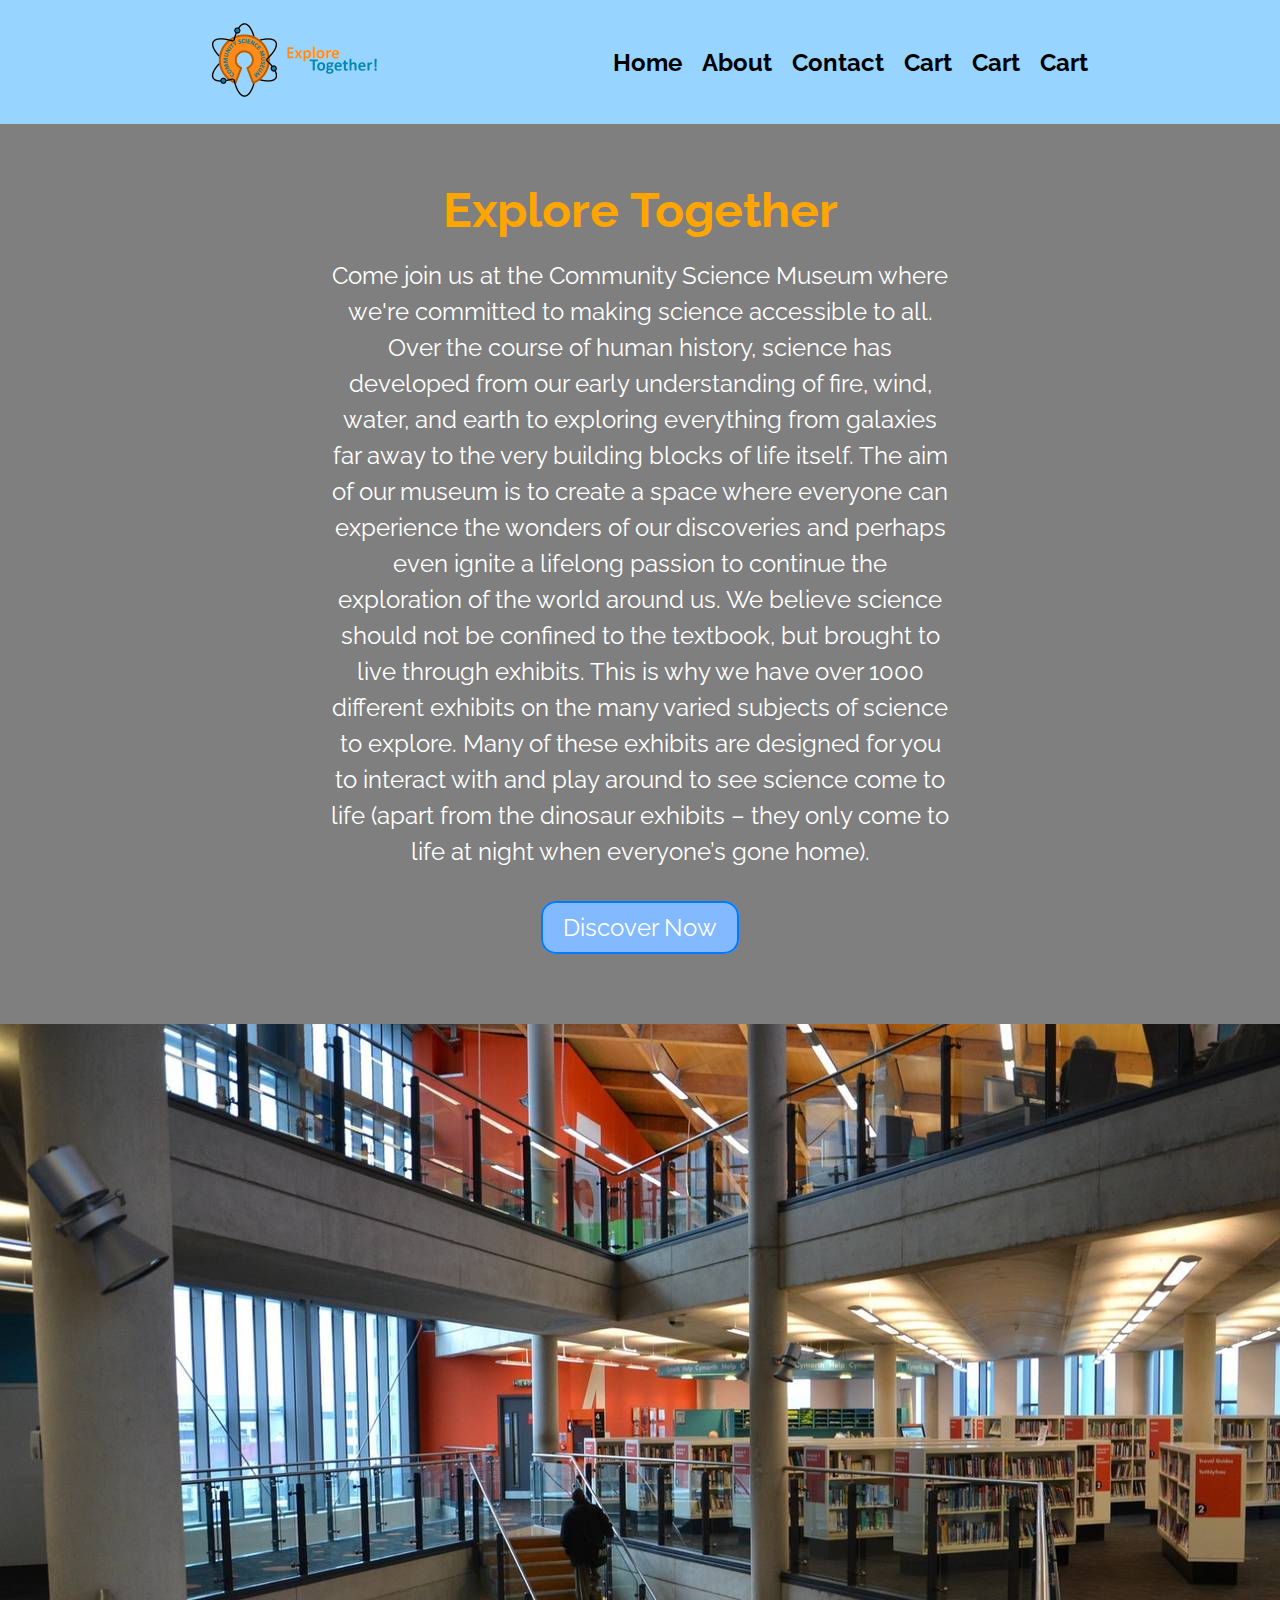
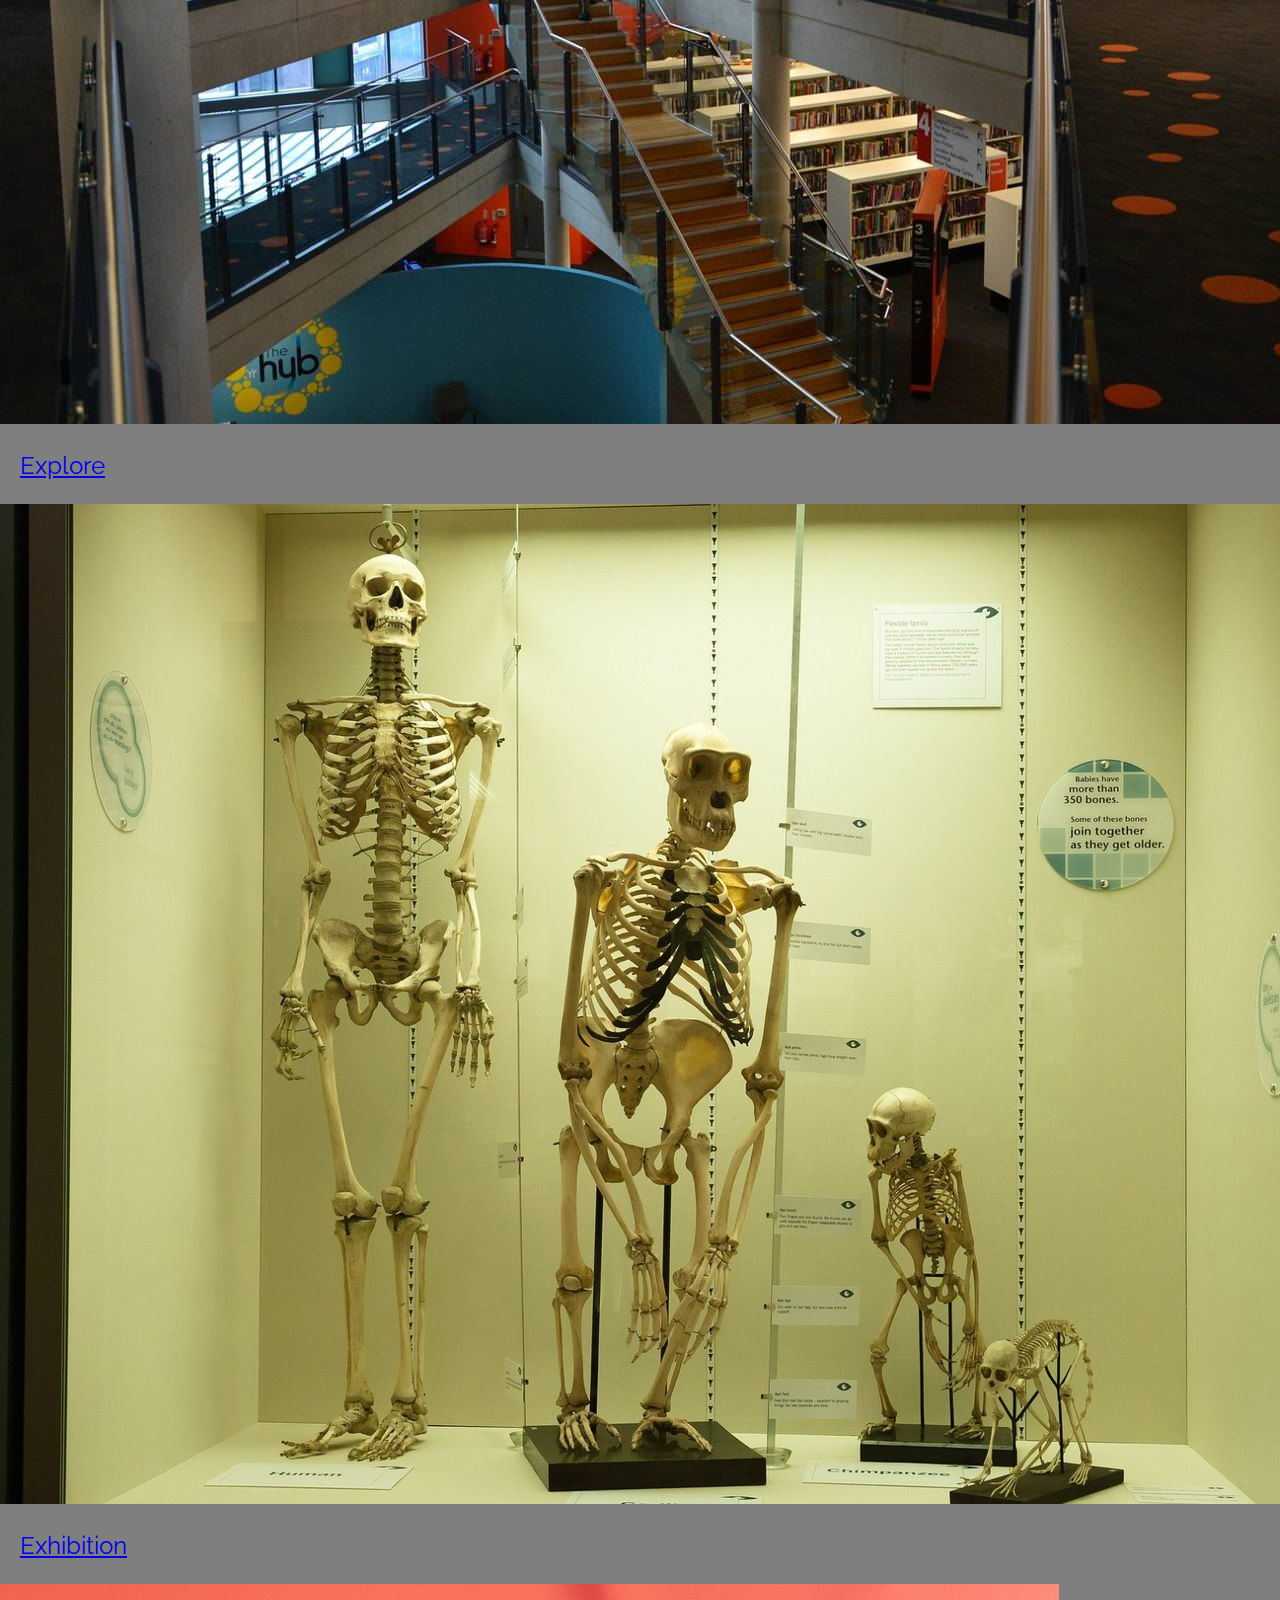
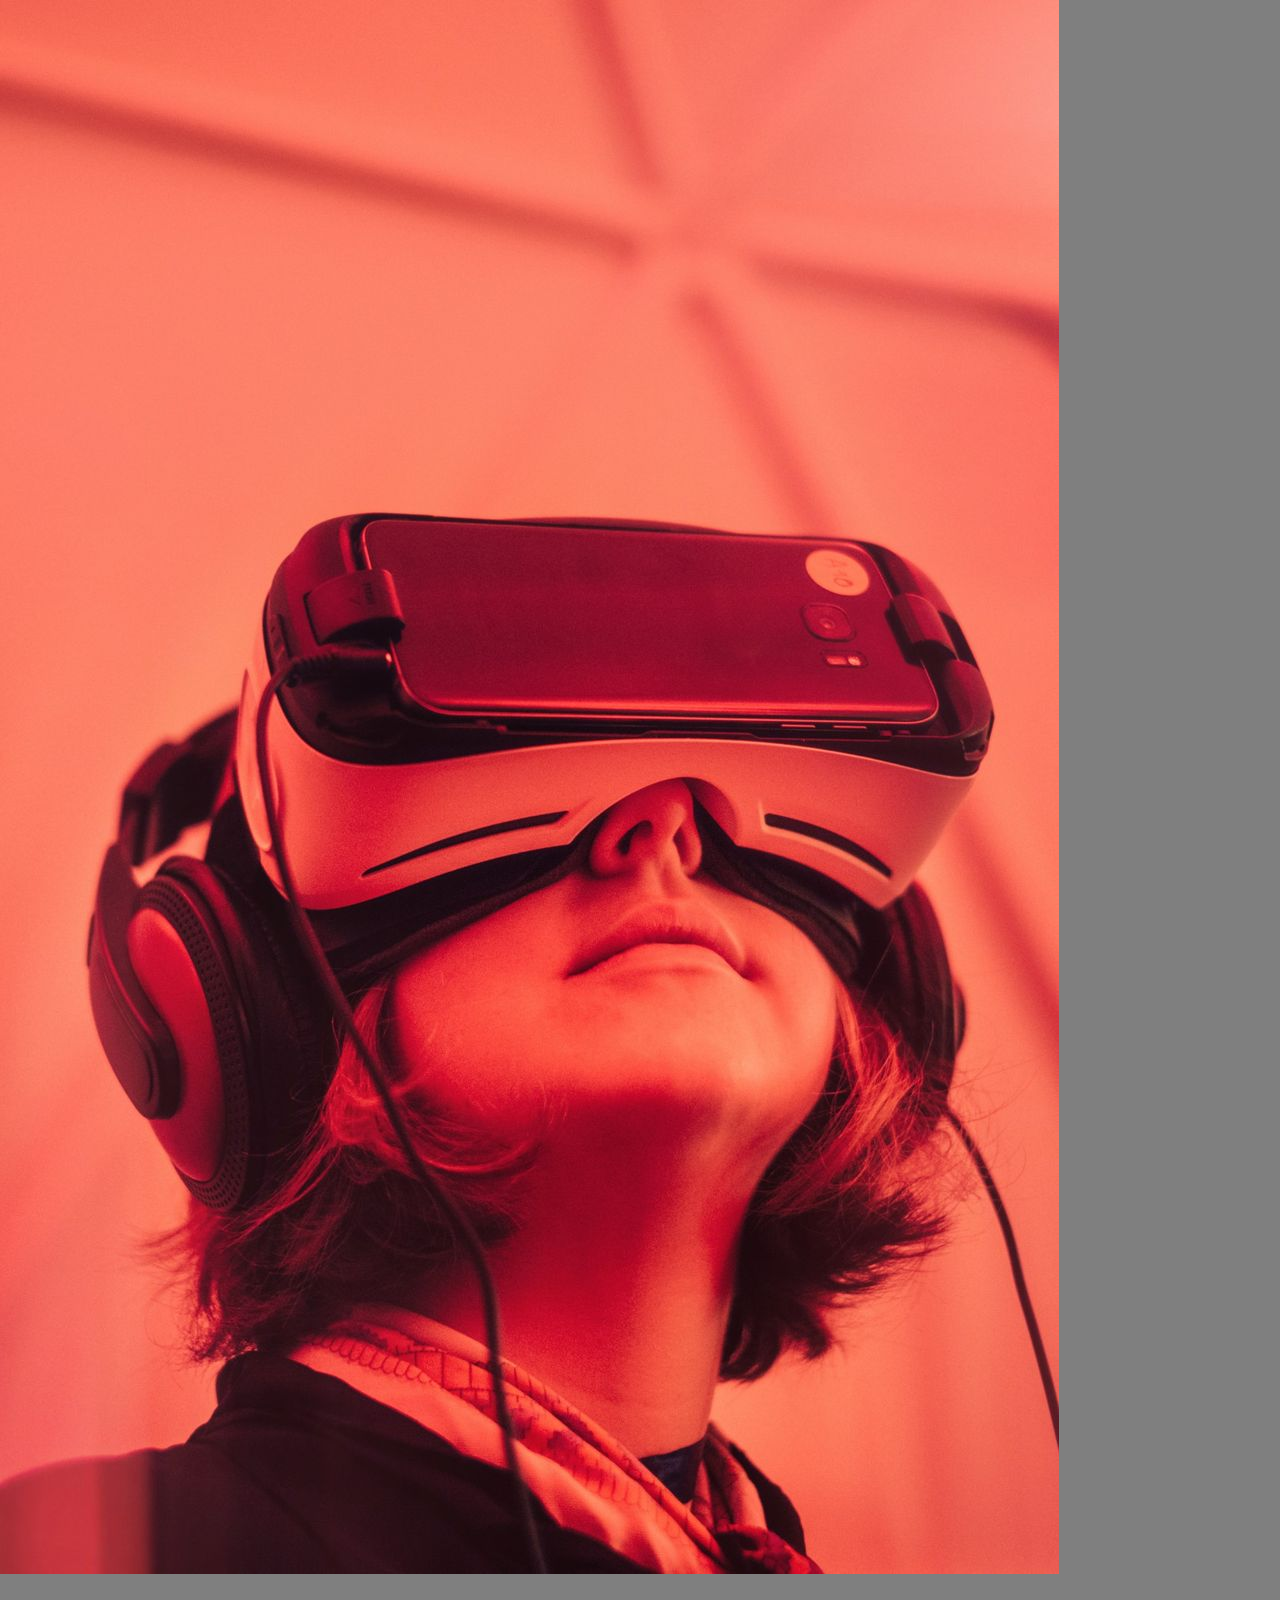
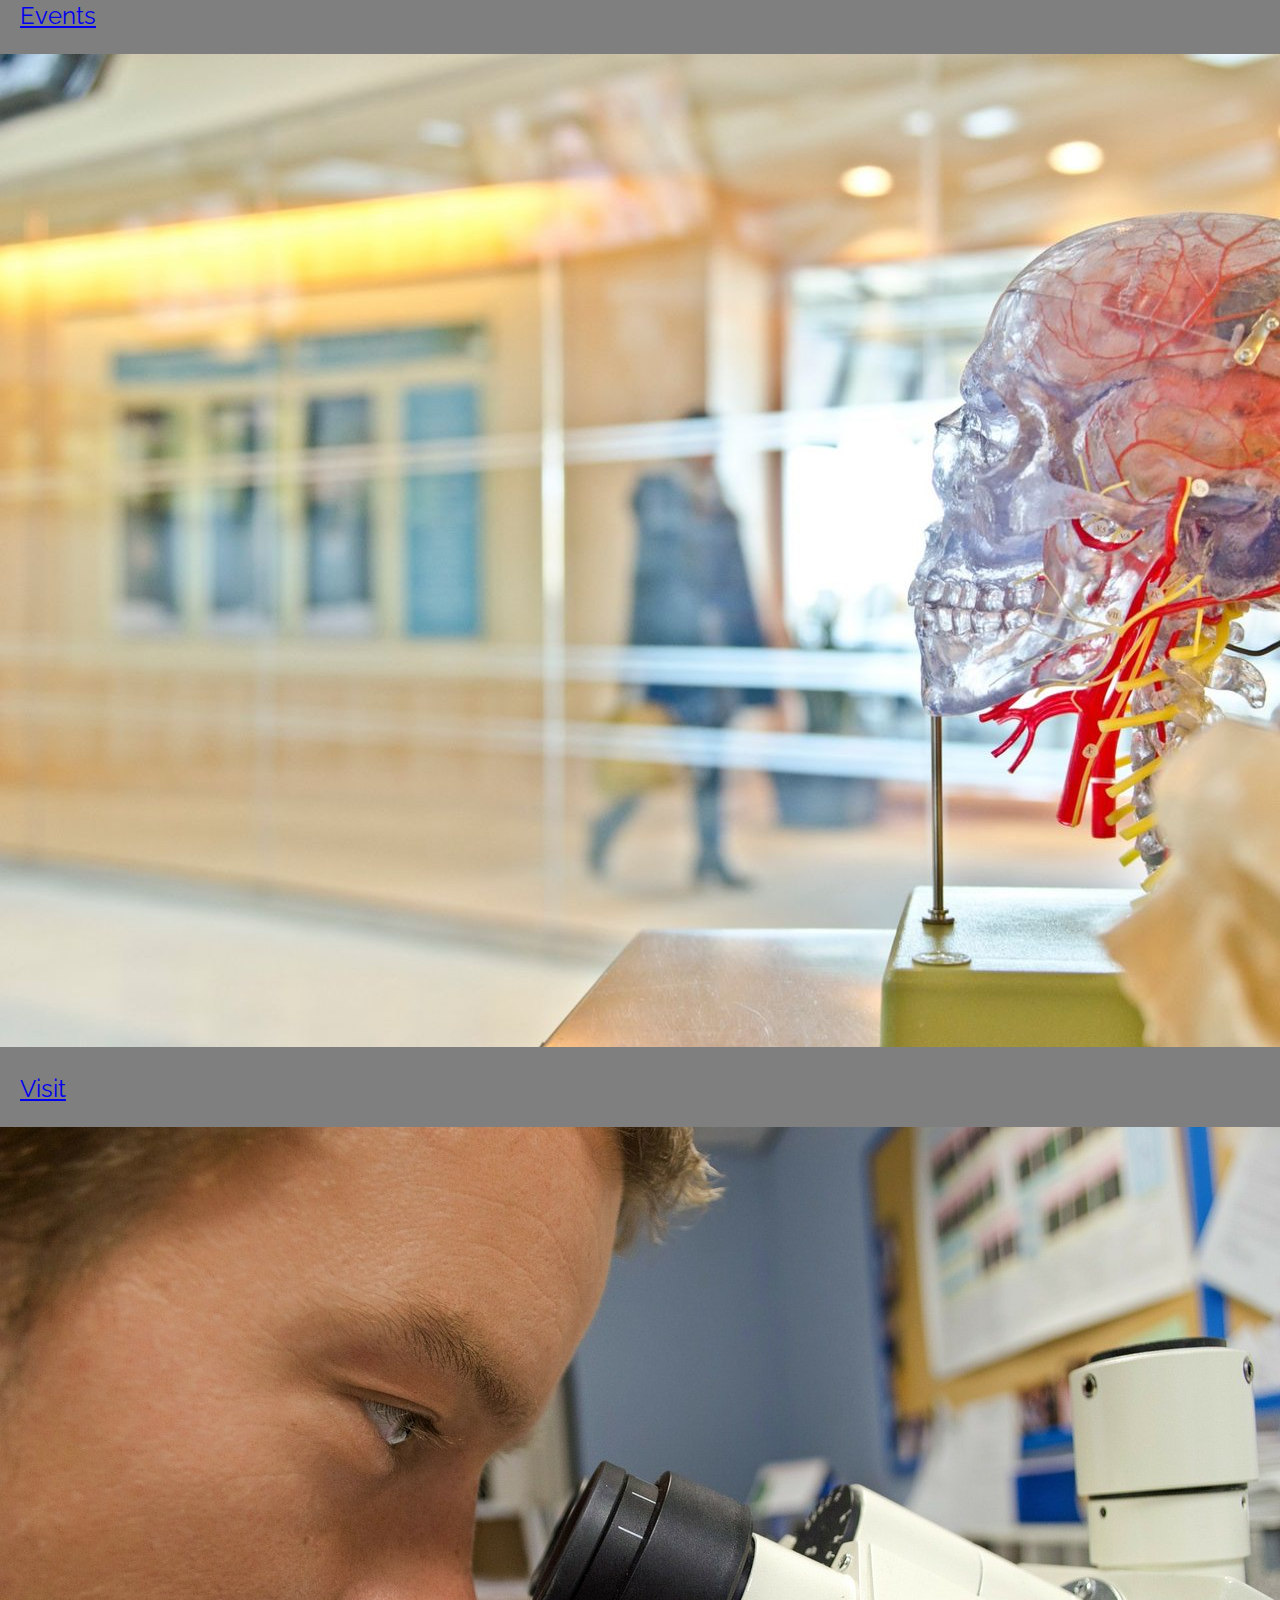
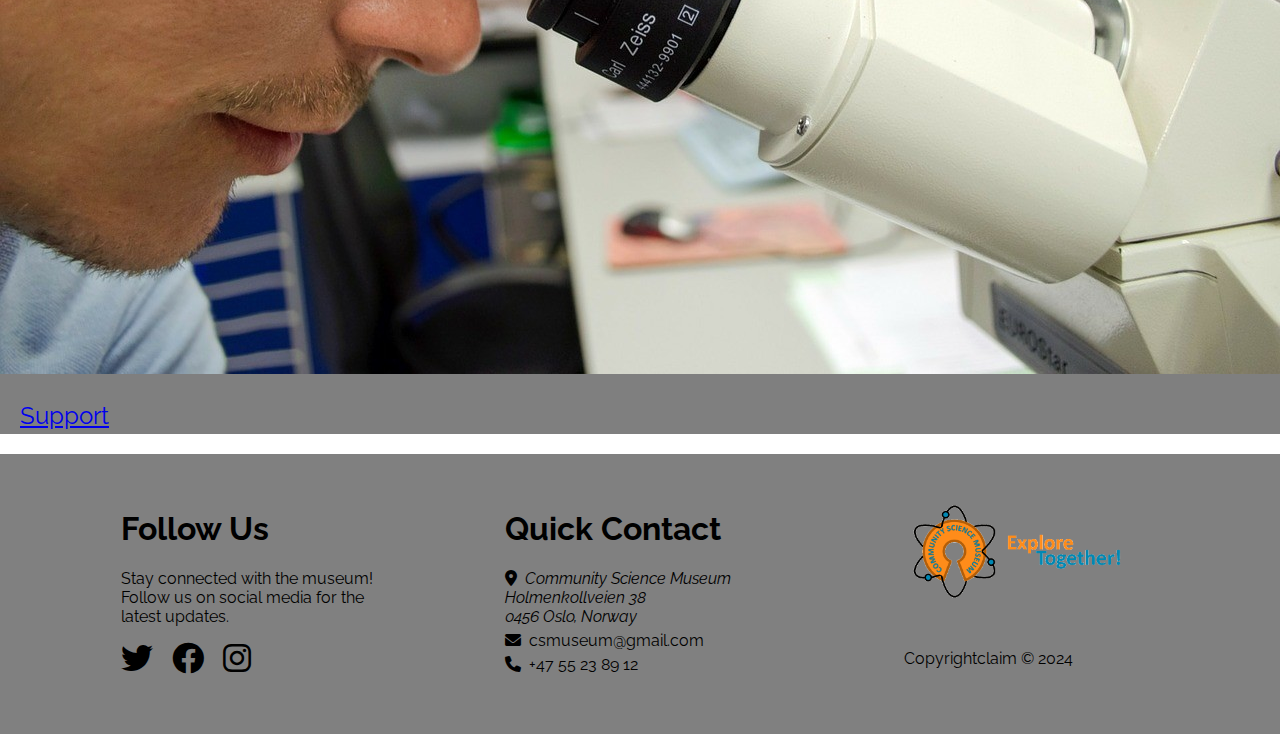
==== index.html @ 03ddd6d2 "Create index.html" ====
<!doctype html>
<html lang="en">

<head>
    <title>Community Science Museum</title>
    <meta charset="UTF-8">
    <meta name="description" content="This is the home page for the Community Science Museum">
    <meta name="viewport" content="width=device-width, initial-scale=1.0">
    <link rel="stylesheet" href="./css/index.css">
    <link rel="stylesheet" href="https://cdnjs.cloudflare.com/ajax/libs/font-awesome/6.0.0-beta3/css/all.min.css">
</head> 

<body>
    <header>
        <div class="nav-container">
            <a href="./index.html" aria-label="Homepage">
                <img src="./assets/images/general_assets/csmlogo.png" alt="Community Science Museum Logo" class="nav-logo">
            </a>
            <nav aria-label="Main navigation" class="nav-links">
                <ul>
                    <li><a href="./index.html">Home</a></li>
                    <li><a href="./html/explore.html">About</a></li>
                    <li><a href="./html/exhibition.html">Contact</a></li>
                    <li><a href="./html/events.html">Cart</a></li>
                    <li><a href="./html/visit.html">Cart</a></li>
                    <li><a href="../html/support.html">Cart</a></li>
                </ul>
            </nav>
            <input type="checkbox" id="menuToggle" class="menu-toggle">
            <label for="menuToggle" class="hamburger-icon"><i class="fas fa-bars"></i></label>
            <nav class="mobile-nav">
                <ul class="mobile-nav-links">
                    <li><a href="./index.html">Home</a></li>
                    <li><a href="./html/explore.html">About</a></li>
                    <li><a href="./html/exhibition.html">Contact</a></li>
                    <li><a href="./html/events.html">Cart</a></li>
                    <li><a href="./html/visit.html">Cart</a></li>
                    <li><a href="./html/support.html">Cart</a></li>
                </ul>
            </nav>
        </div>
    </header>       

    <main>
        <div class="main-section">
            <h1>Explore Together</h1>
            <p>Come join us at the Community Science Museum where we're committed to making science accessible to all.

                Over the course of human history, science has developed from our early understanding of fire, wind, water, and earth to exploring everything from galaxies far away to the very building blocks of life itself.       

                The aim of our museum is to create a space where everyone can experience the wonders of our discoveries and perhaps even ignite a lifelong passion to continue the exploration of the world around us.

                We believe science should not be confined to the textbook, but brought to live through exhibits. This is why we have over 1000 different exhibits on the many varied subjects of science to explore. Many of these exhibits are designed for you to interact with and play around to see science come to life (apart from the dinosaur exhibits – they only come to life at night when everyone’s gone home).
                </p> 
            <p><a class="action-button" href="./html/store.html">Discover Now</a></p>
        </div>

        <section class="link-section">
            <div class="link-square">
                <a href="./html/explore.html">
                    <img src="./assets/images/index_assets/explorelogo.jpg" alt="Explore Image">
                    <p>Explore</p>
                </a>
            </div>
            <div class="link-square">
                <a href="./html/exhibition.html">
                    <img src="./assets/images/index_assets/exhibitionlogo.jpg" alt="Exhibition Image">
                    <p>Exhibition</p>
                </a>
            </div>
            <div class="link-square">
                <a href="./html/events.html">
                    <img src="./assets/images/index_assets/eventslogo.jpg" alt="Events Image">
                    <p>Events</p>
                </a>
            </div>
            <div class="link-square">
                <a href="./html/visit.html">
                    <img src="./assets/images/index_assets/visitlogo.jpg" alt="Visit Image">
                    <p>Visit</p>
                </a>
            </div>
            <div class="link-square">
                <a href="./html/support.html">
                    <img src="./assets/images/index_assets/supportlogo.jpg" alt="Support Image">
                    <p>Support</p>
                </a>
            </div>
        </section>
    </main>

    <footer>
        <div class="footer-container">
            <nav class="footernav-1">
                <h1>Follow Us</h1>
                <p>Stay connected with the museum! Follow us on social media for the latest updates.</p>
                <div class="footer-icons">
                    <a href="https://twitter.com" target="_blank" aria-label="Twitter"><i class="fab fa-twitter social-icon"></i></a>
                    <a href="https://facebook.com" target="_blank" aria-label="Facebook"><i class="fab fa-facebook social-icon"></i></a>
                    <a href="https://instagram.com" target="_blank" aria-label="Instagram"><i class="fab fa-instagram social-icon"></i></a>
                </div>
            </nav>
            
            <nav class="footernav-2">
                <h1>Quick Contact</h1>
                <address>
                    <i class="fas fa-map-marker-alt"></i>Community Science Museum<br>
                    <span>Holmenkollveien 38<br></span>
                    <span>0456 Oslo, Norway</span>
                </address>
                <ul>
                    <li><i class="fas fa-envelope"></i>csmuseum@gmail.com</li>
                    <li><i class="fas fa-phone"></i> +47 55 23 89 12</li>
                </ul>
            </nav>
            <div class="footer-copyright">
                <a href="./index.html" aria-label="Homepage Icon"><img src="./assets/images/general_assets/csmlogo.png" alt="Community Science Museum Logo" class="footer-logo"></a>
                <p class="footer-copyright">Copyrightclaim &copy; 2024</p>
            </div>
        </div>
    </footer>
</body>

</html>
---- css/index.css ----
@import url("./reset.css");
@import url("./variables.css");
@import url('https://fonts.googleapis.com/css2?family=Raleway:ital,wght@0,100..900;1,100..900&display=swap');


/* header section */

header {
  background-color: #97D4FF;
  padding: 10px 15%;
  position: relative;
}

.nav-container {
  display: flex;
  justify-content: space-between;
  align-items: center;
}

.nav-logo {
  width: 200px;
}

.nav-links ul {
  display: flex;
  gap: 20px;
  list-style-type: none;
  padding: 0;
  margin: 0;
}

.nav-links a {
  text-decoration: none;
  color: black;
  font-weight: bold;
  font-size: 1.5rem;
}

.menu-toggle {
  display: none;
}

.hamburger-icon {
  display: none;
  font-size: 1.5rem;
  color: black;
  cursor: pointer;
}

.mobile-nav {
  display: none; 
  position: absolute; 
  top: 100%; 
  right: 5%; 
  background-color: gray; 
  width: 200px; 
  padding: 15px; 
  border: 1px solid black; 
  border-radius: 5px; 
  box-shadow: 0px 4px 8px rgba(0, 0, 0, 0.2); 
  text-align: left; 
  z-index: 10;
}

.mobile-nav-links {
  list-style-type: none;
  padding: 0;
  margin: 0;
}

.mobile-nav-links li {
  margin: 10px 0;
}

.mobile-nav-links a {
  text-decoration: none;
  color: black;
  font-weight: bold;
}

.mobile-nav-links a:hover, .nav-links a:hover {
  background-color: #007BFF; 
  color: #FFFFFF; 
}

/* main section */

main {
  color: var(--color-primary);
  background: url(../assets/images/mainbackground.jpg) center/cover no-repeat;
  position: relative;
  z-index: 0;
}

main::before {
  content: "";
  position: absolute;
  top: 0;
  left: 0;
  right: 0;
  bottom: 0;
  background-color: rgba(0, 0, 0, 0.5);
  z-index: -1;
}

.main-section { 
  display: flex;
  flex-direction: column;
  justify-content: center;
  align-items: center;
  min-height: 100vh;
  text-align: center;
  position: relative;
  z-index: 1;
  padding: 20px;
}

main h1 {
  color: #ffa500;
  font-size: 3rem; 
  margin: 0;
  max-width: 100%;
}

main p {
  font-size: 1.5rem; 
  line-height: 1.5;
  margin: 20px;
  max-width: 50%; 
}

.action-button {
  background-color: #83B9FF; 
  padding: 10px 20px; 
  color: #fff; 
  font-size: 1.5rem; 
  text-decoration: none; 
  border: 2px solid #007BFF; 
  border-radius: 15px; 
}

.action-button:hover {
  background-color: #007BFF; 
}

/* footer section */

.footer-container {
  display: flex;
  justify-content: space-around; 
  align-items: flex-start; 
  padding: 20px 5%; 
  background-color: gray; 
  flex-wrap: wrap; 
}

.footernav-1, .footernav-2, .footer-copyright {
  flex: 1; 
  padding: 15px; 
  max-width: 300px; 
}

.footernav-1, .footernav-2 {
  text-align: left; 
}

.footernav-2 ul {
  padding: 0;
  margin: 0; 
}

.footernav-2 li {
  display: flex; 
  align-items: center; 
  margin: 5px 0; 
}

.footernav-2 i {
  margin-right: 8px; 
}

.social-icon {
  margin-right: 15px; 
  font-size: 2rem;
  color: black; 
}

.social-icon:hover {
  background-color: #007BFF; 
  color: #FFFFFF; 
}

.footer-logo {
  width: 250px; 
}

.footer-logo:hover {
  background-color: #007BFF; 
  color: #FFFFFF; 
}

/* mobile section */

@media (max-width: 768px) {

.nav-links {
    display: none;
}

.hamburger-icon {
    display: block;
}

.menu-toggle:checked ~ .mobile-nav {
    display: block;
}

.footer-container {
    flex-direction: column; 
    align-items: flex-start; 
    padding: 10px; 
}

.footernav-1, .footernav-2, .footer-copyright {
    max-width: none; 
    margin-bottom: 10px; 
    width: 100%; 
    padding: 10px; 
}

.footer-copyright {
    text-align: left; 
}

}
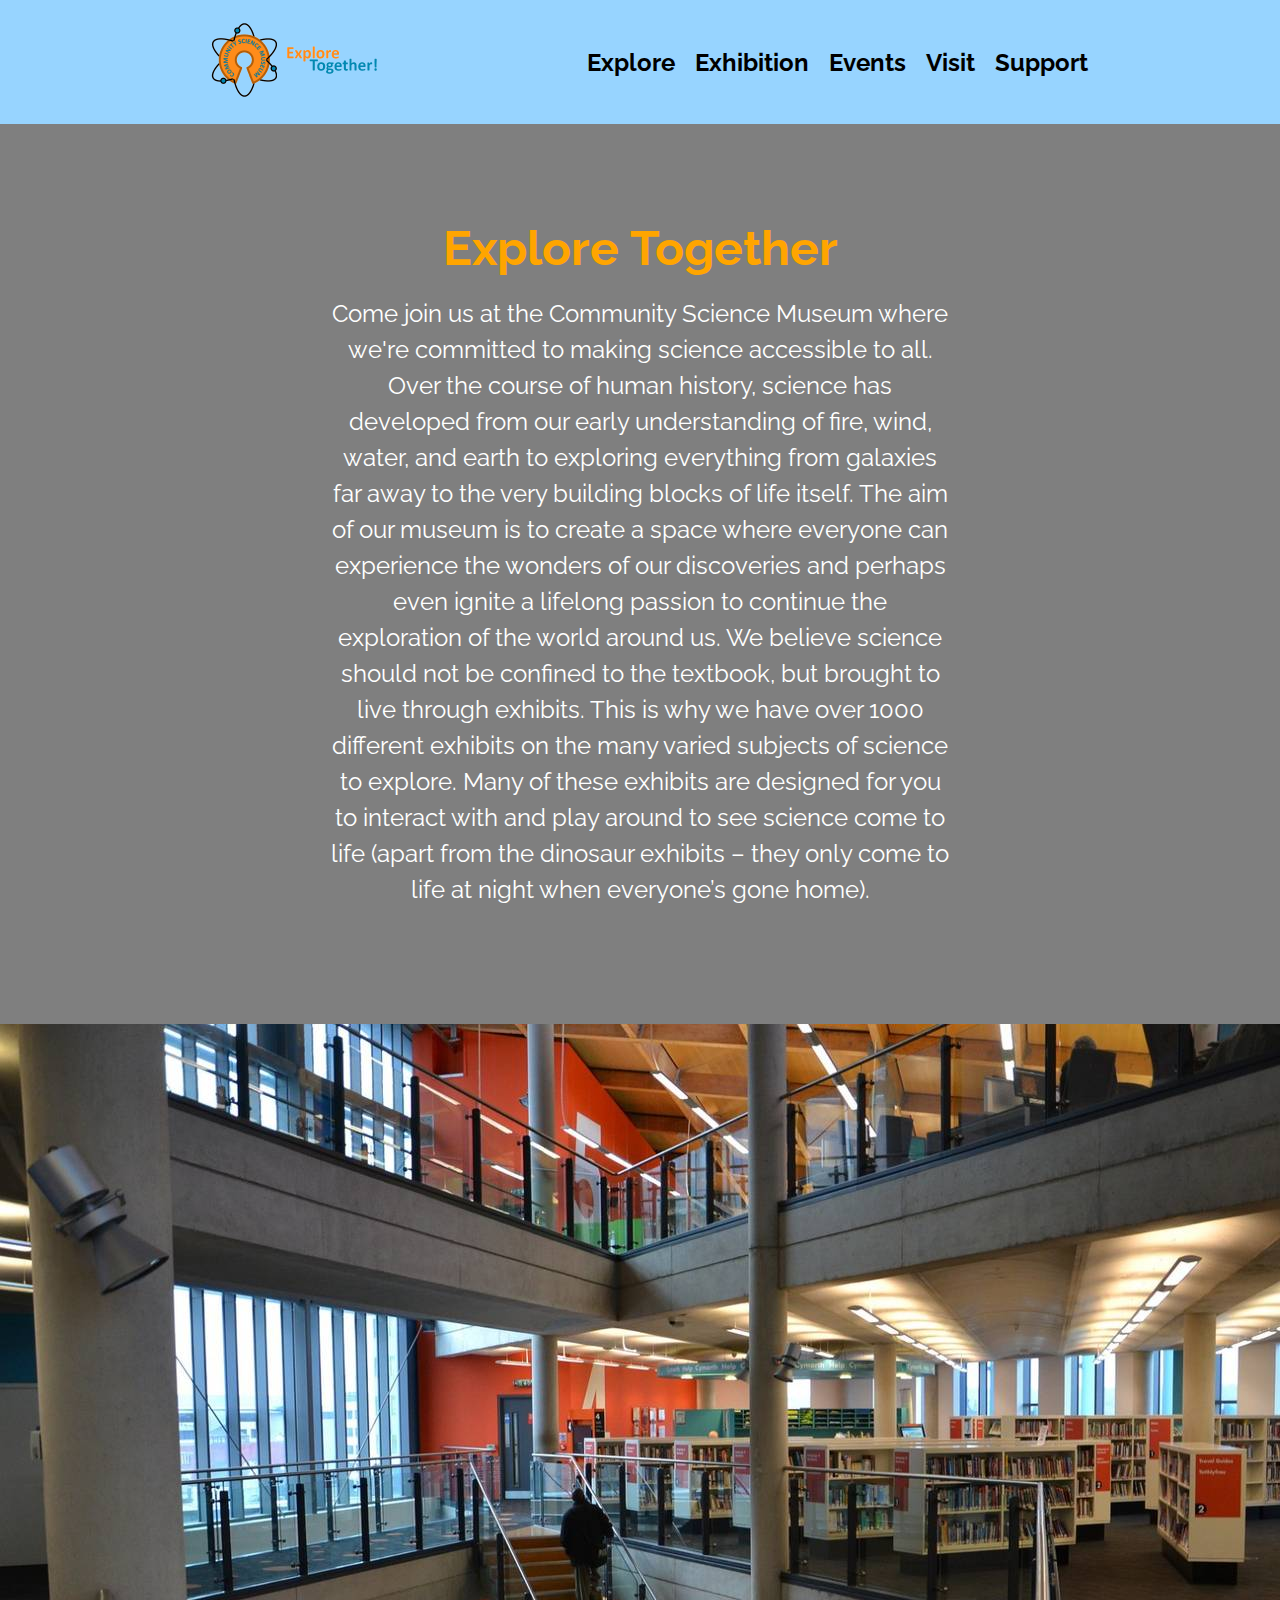
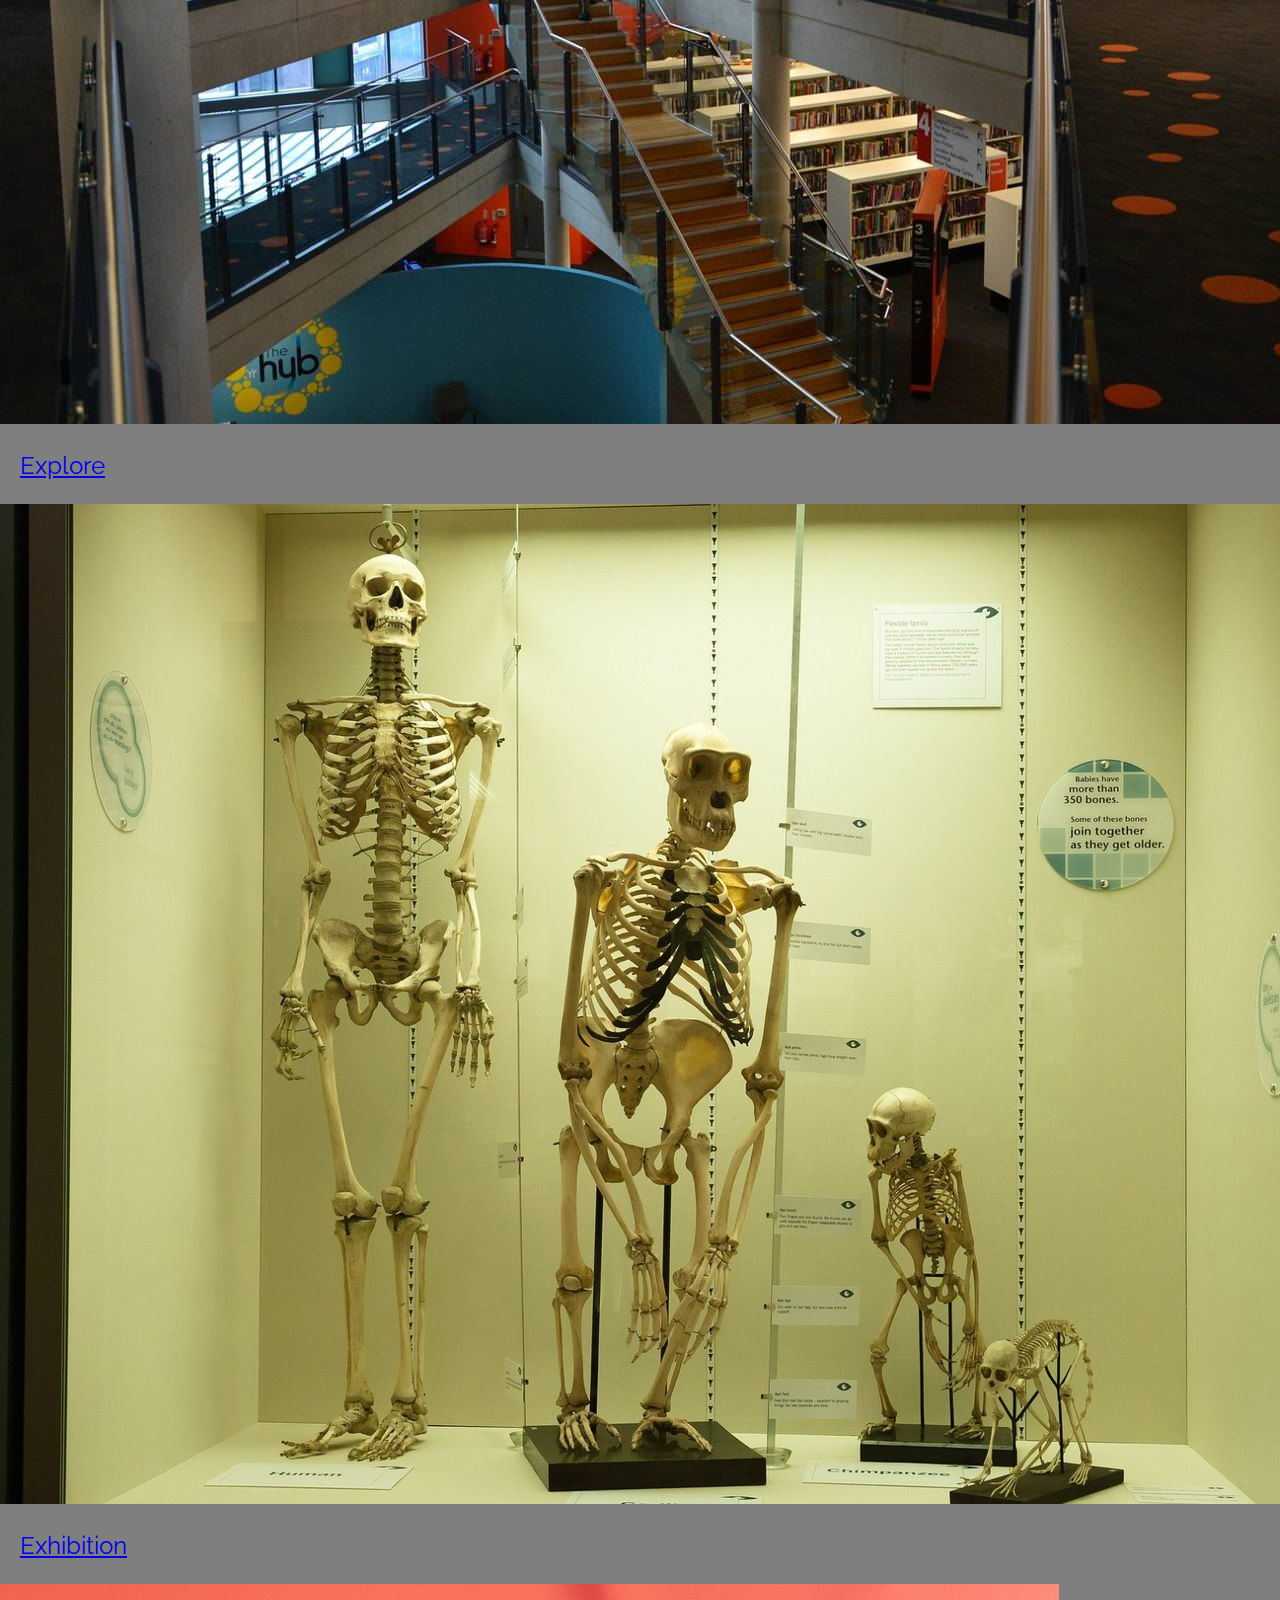
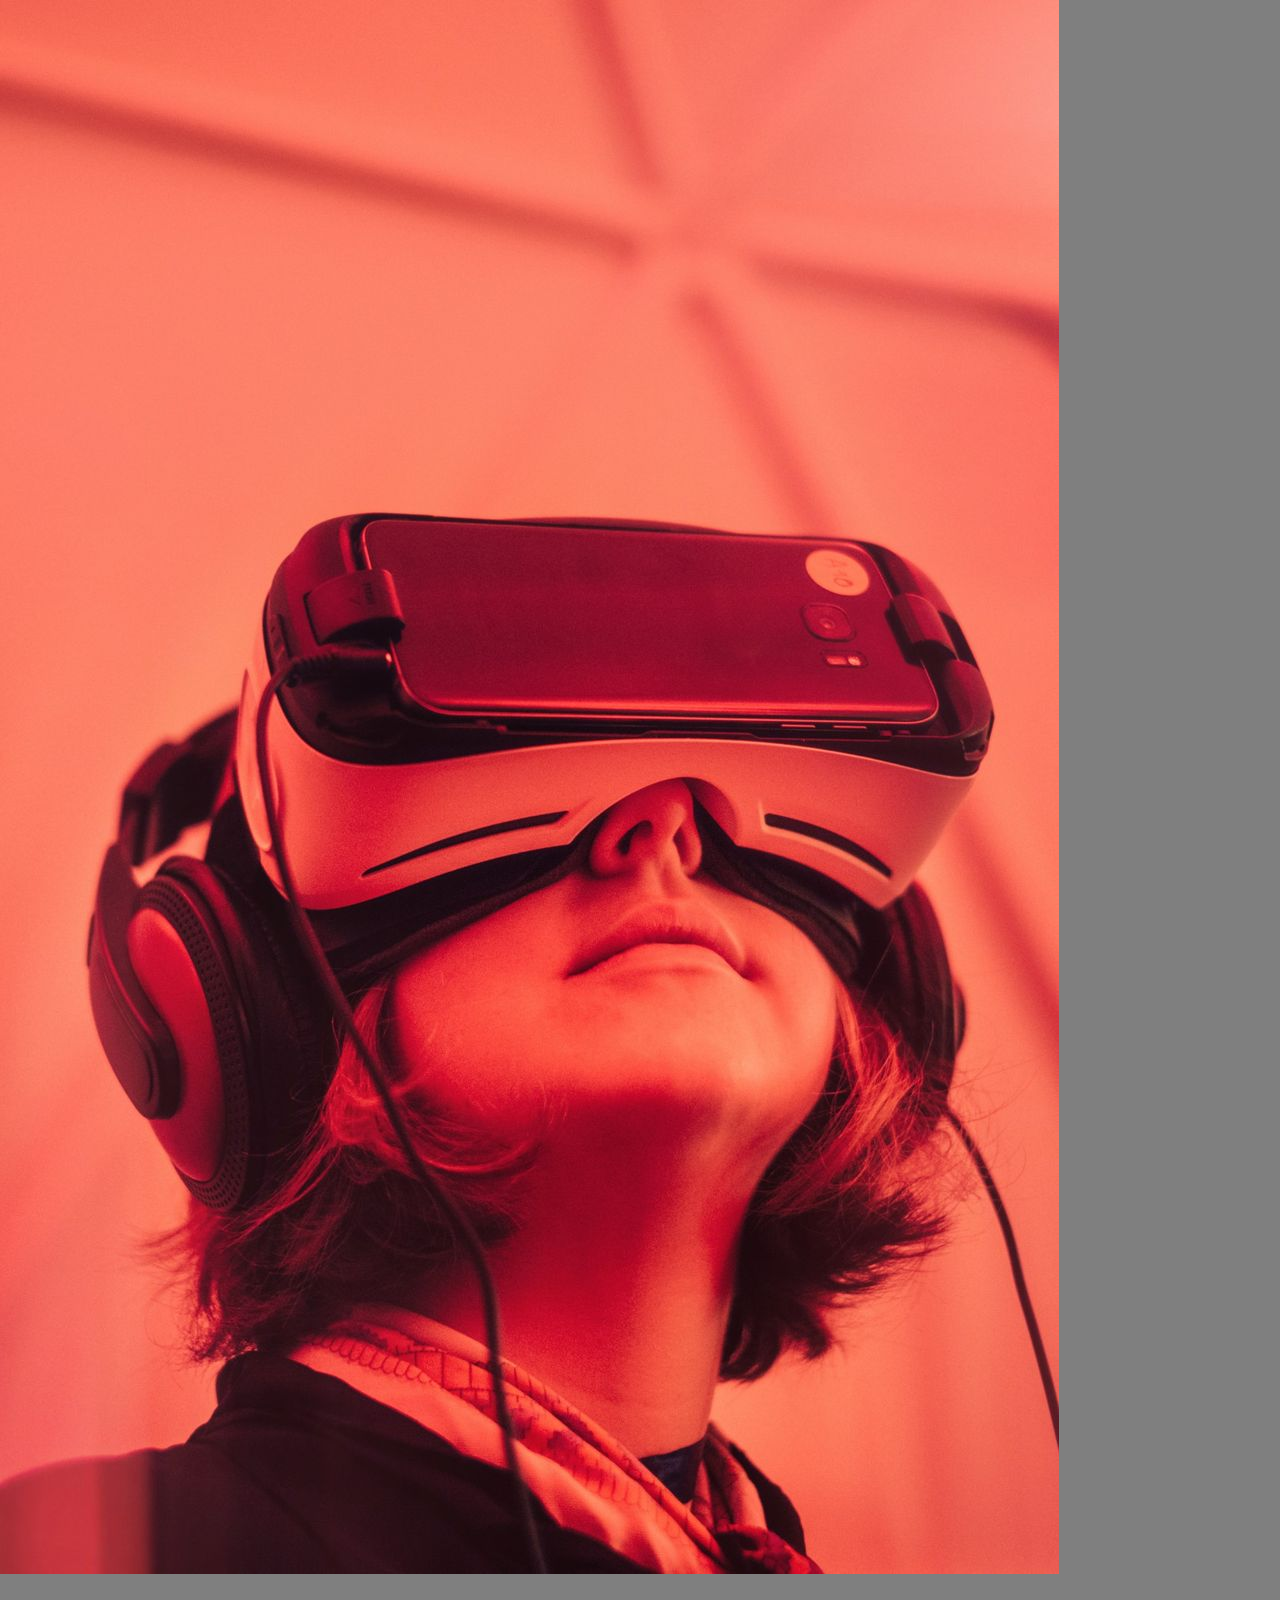
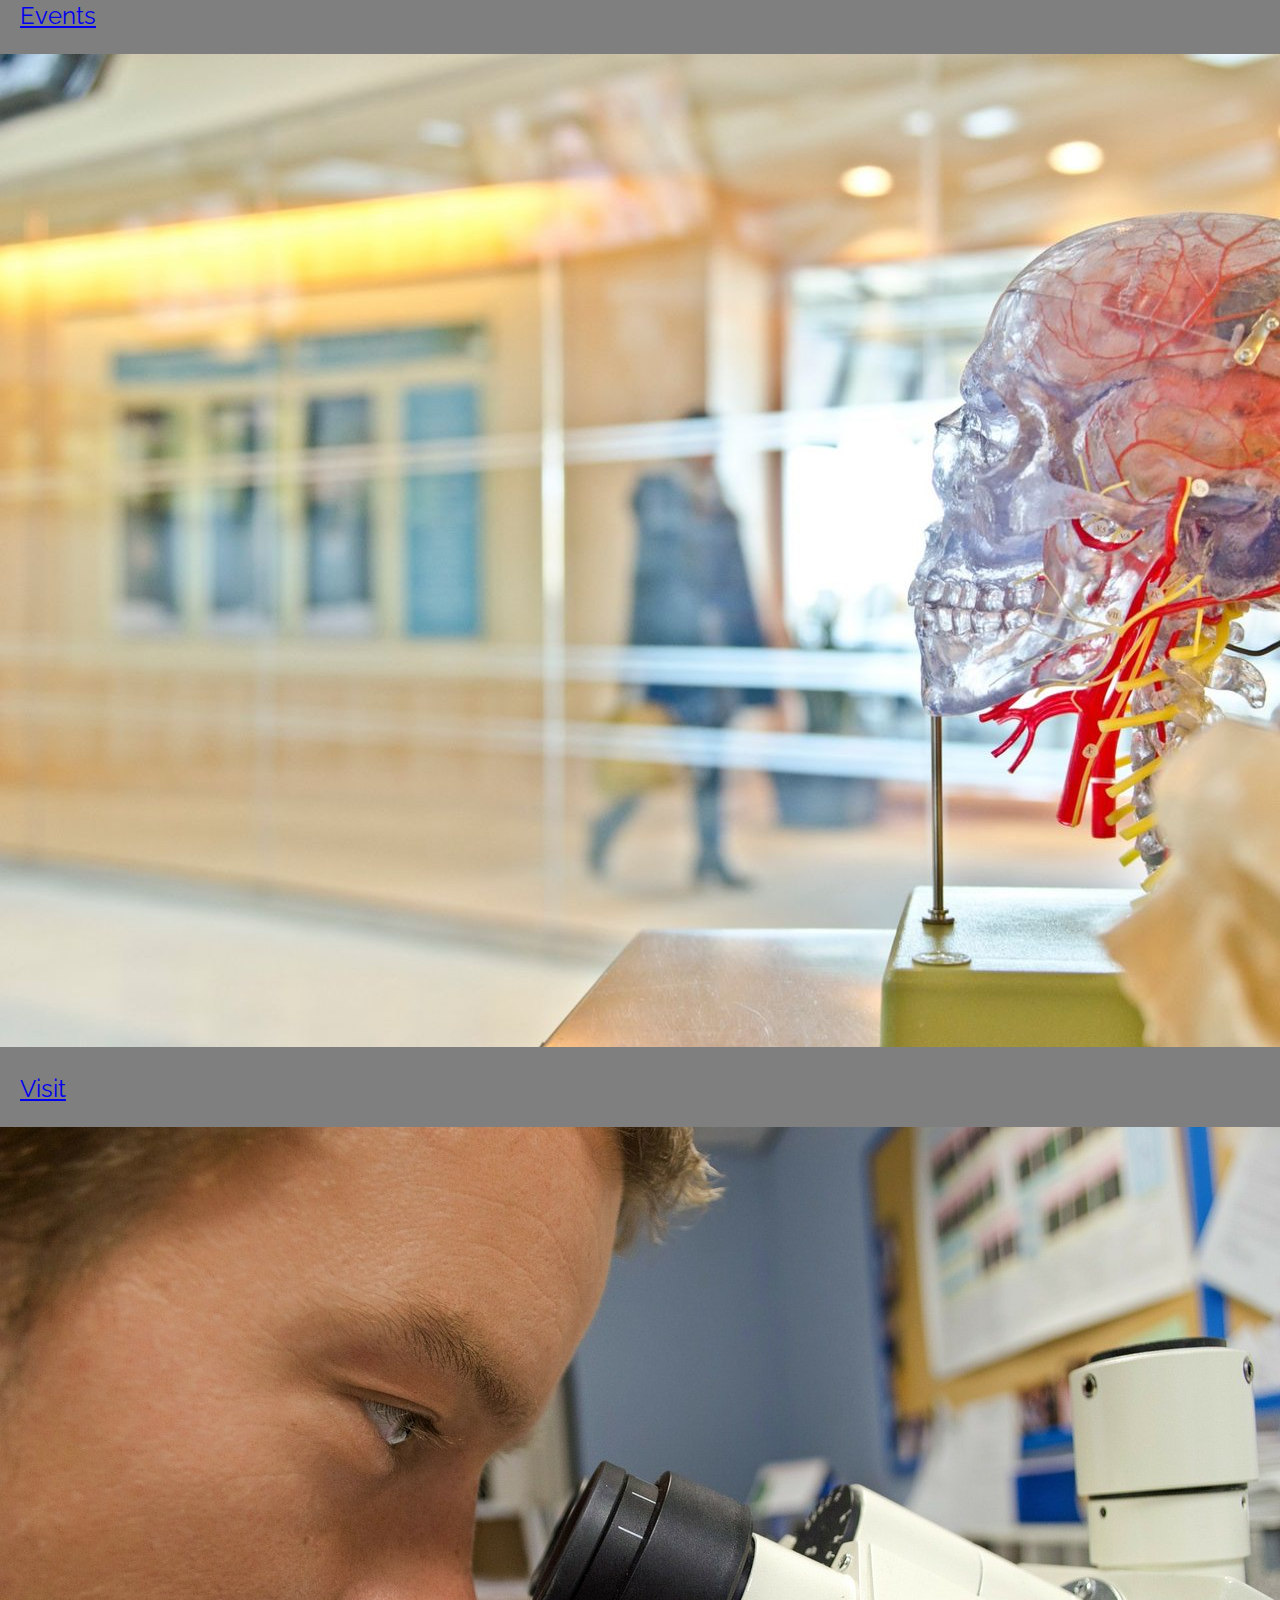
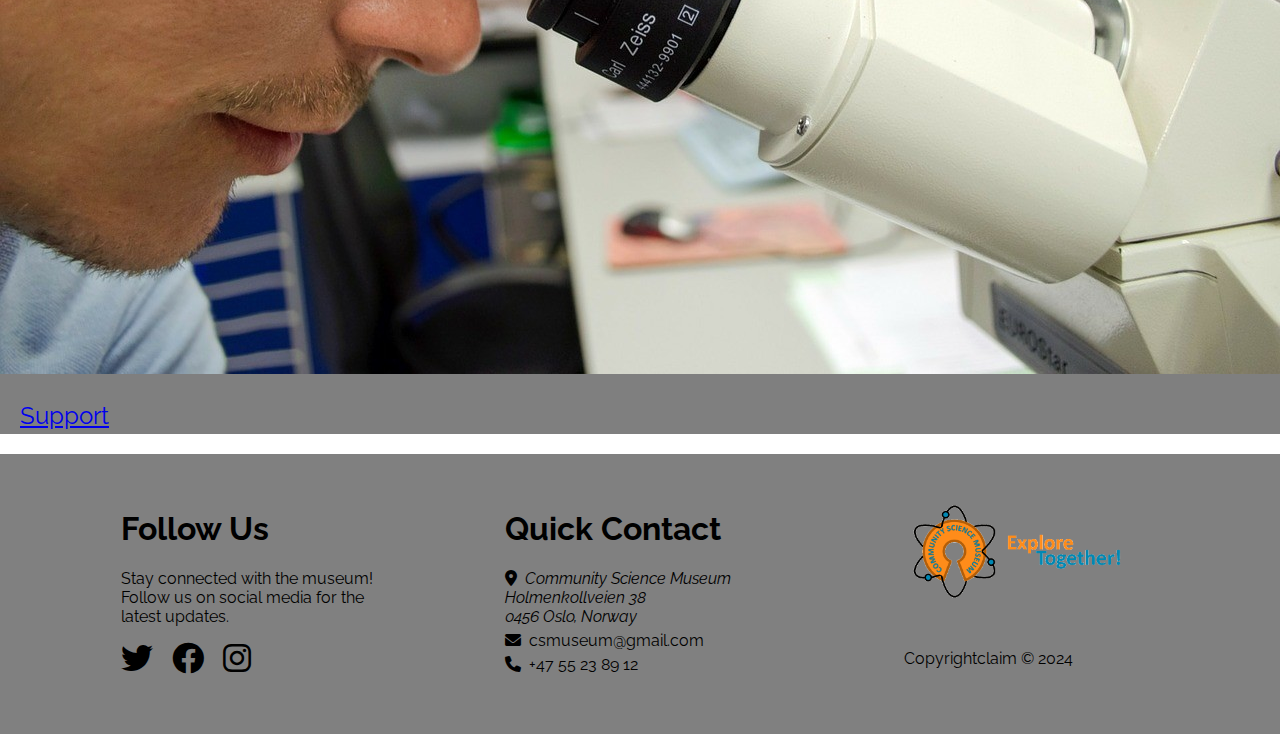
==== commit e1c6ab43: "Update index.html" ====
--- a/index.html
+++ b/index.html
@@ -18,24 +18,22 @@
             </a>
             <nav aria-label="Main navigation" class="nav-links">
                 <ul>
-                    <li><a href="./index.html">Home</a></li>
-                    <li><a href="./html/explore.html">About</a></li>
-                    <li><a href="./html/exhibition.html">Contact</a></li>
-                    <li><a href="./html/events.html">Cart</a></li>
-                    <li><a href="./html/visit.html">Cart</a></li>
-                    <li><a href="../html/support.html">Cart</a></li>
+                    <li><a href="./html/explore.html">Explore</a></li>
+                    <li><a href="./html/exhibition.html">Exhibition</a></li>
+                    <li><a href="./html/events.html">Events</a></li>
+                    <li><a href="./html/visit.html">Visit</a></li>
+                    <li><a href="../html/support.html">Support</a></li>
                 </ul>
             </nav>
             <input type="checkbox" id="menuToggle" class="menu-toggle">
             <label for="menuToggle" class="hamburger-icon"><i class="fas fa-bars"></i></label>
             <nav class="mobile-nav">
                 <ul class="mobile-nav-links">
-                    <li><a href="./index.html">Home</a></li>
-                    <li><a href="./html/explore.html">About</a></li>
-                    <li><a href="./html/exhibition.html">Contact</a></li>
-                    <li><a href="./html/events.html">Cart</a></li>
-                    <li><a href="./html/visit.html">Cart</a></li>
-                    <li><a href="./html/support.html">Cart</a></li>
+                    <li><a href="./html/explore.html">Explore</a></li>
+                    <li><a href="./html/exhibition.html">Exhibition</a></li>
+                    <li><a href="./html/events.html">Events</a></li>
+                    <li><a href="./html/visit.html">Visit</a></li>
+                    <li><a href="./html/support.html">Support</a></li>
                 </ul>
             </nav>
         </div>
@@ -52,7 +50,6 @@
 
                 We believe science should not be confined to the textbook, but brought to live through exhibits. This is why we have over 1000 different exhibits on the many varied subjects of science to explore. Many of these exhibits are designed for you to interact with and play around to see science come to life (apart from the dinosaur exhibits – they only come to life at night when everyone’s gone home).
                 </p> 
-            <p><a class="action-button" href="./html/store.html">Discover Now</a></p>
         </div>
 
         <section class="link-section">
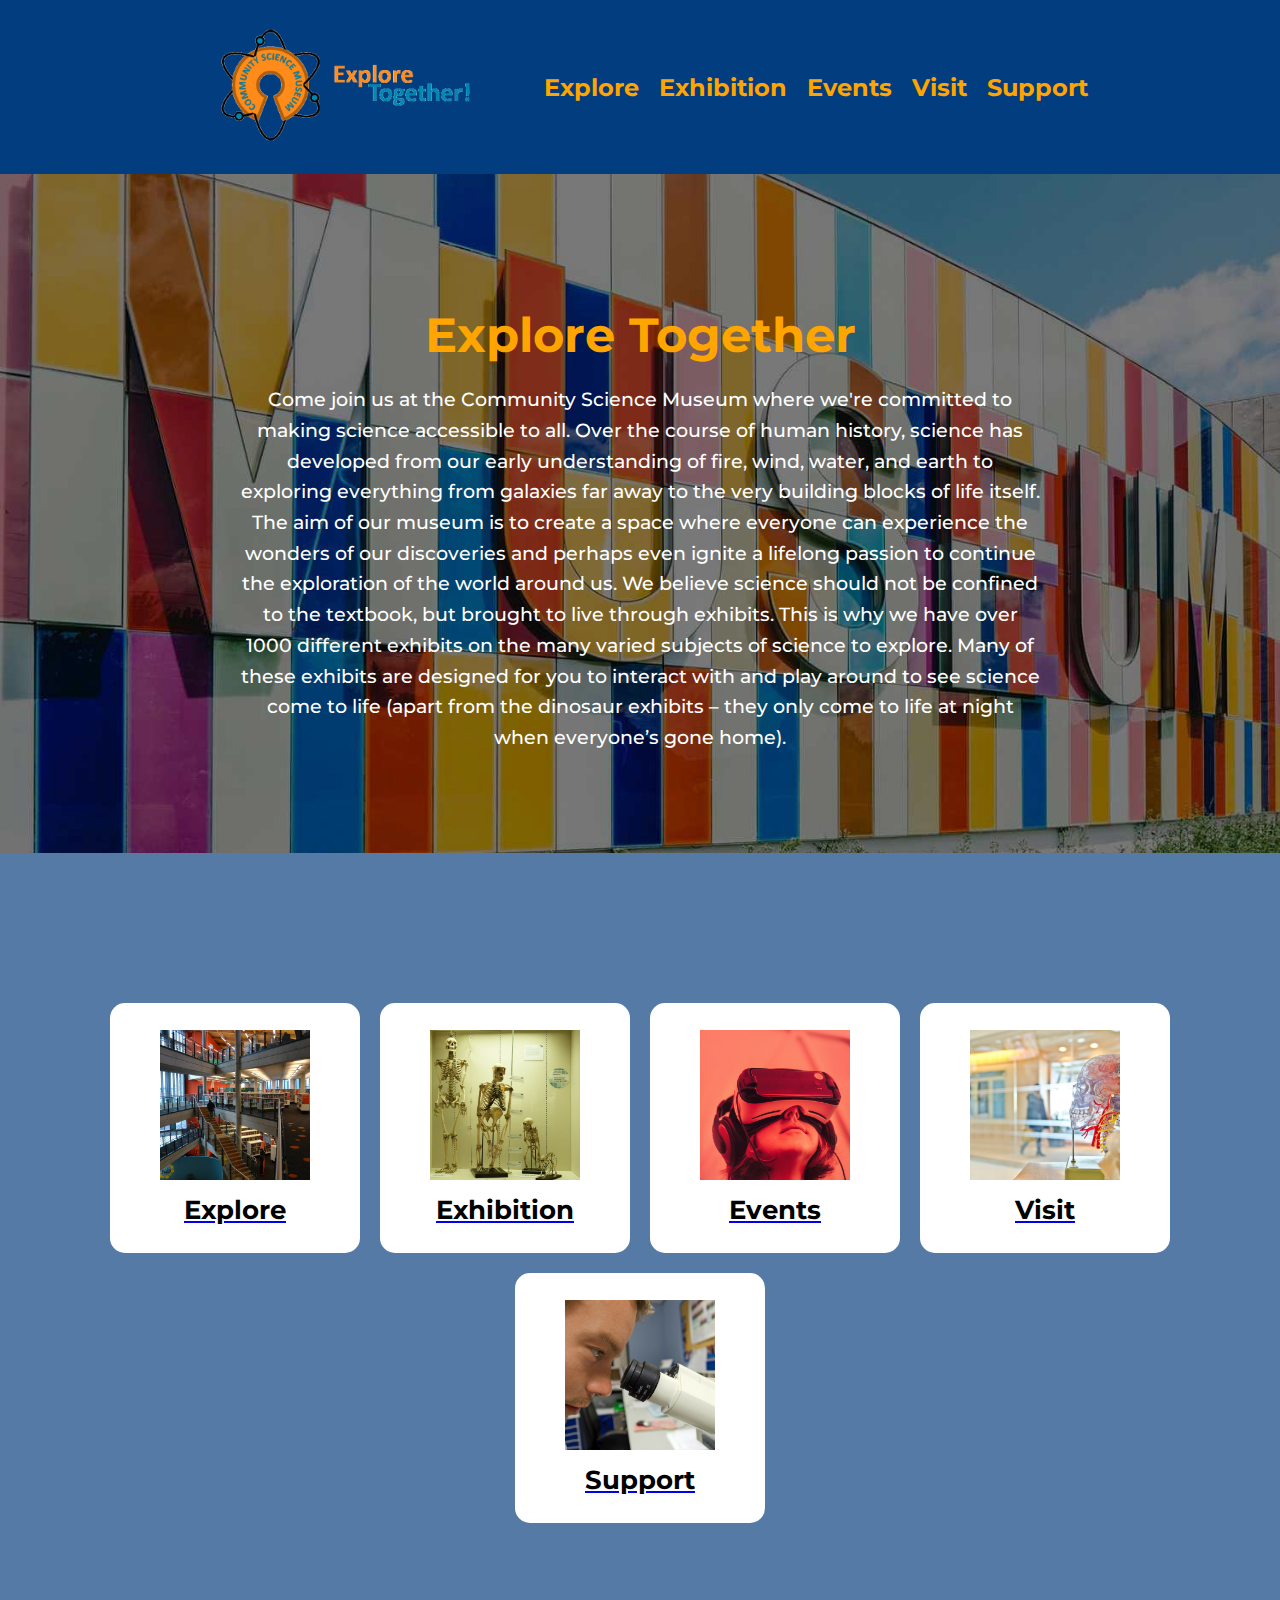
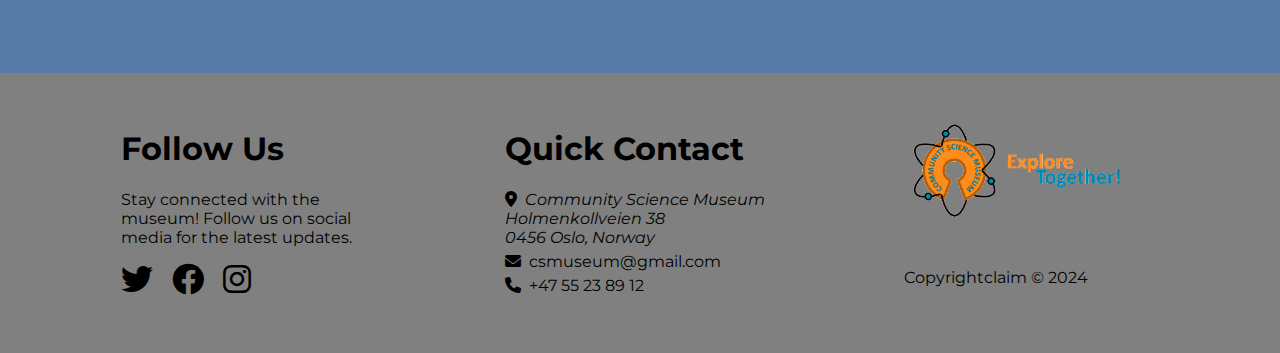
==== commit 07164f17: "finished up wcag and seo on index + changed layout a bit" ====
--- a/index.html
+++ b/index.html
@@ -4,36 +4,38 @@
 <head>
     <title>Community Science Museum</title>
     <meta charset="UTF-8">
-    <meta name="description" content="This is the home page for the Community Science Museum">
+    <meta name="description" content="Explore the wonders of science at the Community Science Museum. Discover interactive exhibits, events, and more.">
+    <meta name="keywords" content="Community Science Museum, Science, Exhibits, Events, Education">
     <meta name="viewport" content="width=device-width, initial-scale=1.0">
     <link rel="stylesheet" href="./css/index.css">
     <link rel="stylesheet" href="https://cdnjs.cloudflare.com/ajax/libs/font-awesome/6.0.0-beta3/css/all.min.css">
+    <style>@import url('https://fonts.googleapis.com/css2?family=Montserrat:ital,wght@0,100..900;1,100..900&display=swap');</style>
 </head> 
 
 <body>
     <header>
         <div class="nav-container">
-            <a href="./index.html" aria-label="Homepage">
+            <a href="./index.html" aria-label="Homepage - Community Science Museum">
                 <img src="./assets/images/general_assets/csmlogo.png" alt="Community Science Museum Logo" class="nav-logo">
             </a>
             <nav aria-label="Main navigation" class="nav-links">
                 <ul>
-                    <li><a href="./html/explore.html">Explore</a></li>
-                    <li><a href="./html/exhibition.html">Exhibition</a></li>
-                    <li><a href="./html/events.html">Events</a></li>
-                    <li><a href="./html/visit.html">Visit</a></li>
-                    <li><a href="../html/support.html">Support</a></li>
+                    <li><a href="./html/explore.html" aria-label="Navigate to Explore Page">Explore</a></li>
+                    <li><a href="./html/exhibition.html" aria-label="Navigate to Exhibition Page">Exhibition</a></li>
+                    <li><a href="./html/events.html" aria-label="Navigate to Events Page">Events</a></li>
+                    <li><a href="./html/visit.html" aria-label="Navigate to Visit Page">Visit</a></li>
+                    <li><a href="../html/support.html" aria-label="Navigate to Support Page">Support</a></li>
                 </ul>
             </nav>
             <input type="checkbox" id="menuToggle" class="menu-toggle">
-            <label for="menuToggle" class="hamburger-icon"><i class="fas fa-bars"></i></label>
+            <label for="menuToggle" class="hamburger-icon" aria-label="Menu Toggle Button"><i class="fas fa-bars"></i></label>
             <nav class="mobile-nav">
                 <ul class="mobile-nav-links">
-                    <li><a href="./html/explore.html">Explore</a></li>
-                    <li><a href="./html/exhibition.html">Exhibition</a></li>
-                    <li><a href="./html/events.html">Events</a></li>
-                    <li><a href="./html/visit.html">Visit</a></li>
-                    <li><a href="./html/support.html">Support</a></li>
+                    <li><a href="./html/explore.html" aria-label="Navigate to Explore Page">Explore</a></li>
+                    <li><a href="./html/exhibition.html" aria-label="Navigate to Exhibition Page">Exhibition</a></li>
+                    <li><a href="./html/events.html" aria-label="Navigate to Events Page">Events</a></li>
+                    <li><a href="./html/visit.html" aria-label="Navigate to Visit Page">Visit</a></li>
+                    <li><a href="./html/support.html" aria-label="Navigate to Support Page">Support</a></li>
                 </ul>
             </nav>
         </div>
@@ -54,32 +56,32 @@
 
         <section class="link-section">
             <div class="link-square">
-                <a href="./html/explore.html">
-                    <img src="./assets/images/index_assets/explorelogo.jpg" alt="Explore Image">
+                <a href="./html/explore.html" aria-label="Explore Museum Sections">
+                    <img src="./assets/images/index_assets/explorelogo.jpg" alt="Icon for Explore Section">
                     <p>Explore</p>
                 </a>
             </div>
             <div class="link-square">
-                <a href="./html/exhibition.html">
-                    <img src="./assets/images/index_assets/exhibitionlogo.jpg" alt="Exhibition Image">
+                <a href="./html/exhibition.html" aria-label="Learn About Our Exhibitions">
+                    <img src="./assets/images/index_assets/exhibitionlogo.jpg" alt="Icon for Exhibition Section">
                     <p>Exhibition</p>
                 </a>
             </div>
             <div class="link-square">
-                <a href="./html/events.html">
-                    <img src="./assets/images/index_assets/eventslogo.jpg" alt="Events Image">
+                <a href="./html/events.html" aria-label="View Upcoming Events">
+                    <img src="./assets/images/index_assets/eventslogo.jpg" alt="Icon for Events Section">
                     <p>Events</p>
                 </a>
             </div>
             <div class="link-square">
-                <a href="./html/visit.html">
-                    <img src="./assets/images/index_assets/visitlogo.jpg" alt="Visit Image">
+                <a href="./html/visit.html" aria-label="Plan Your Visit">
+                    <img src="./assets/images/index_assets/visitlogo.jpg" alt="Icon for Visit Section">
                     <p>Visit</p>
                 </a>
             </div>
             <div class="link-square">
-                <a href="./html/support.html">
-                    <img src="./assets/images/index_assets/supportlogo.jpg" alt="Support Image">
+                <a href="./html/support.html" aria-label="Support the Museum">
+                    <img src="./assets/images/index_assets/supportlogo.jpg" alt="Icon for Support Section">
                     <p>Support</p>
                 </a>
             </div>
@@ -87,8 +89,8 @@
     </main>
 
     <footer>
-        <div class="footer-container">
-            <nav class="footernav-1">
+        <div class="footer-container" aria-labelledby="footer-info">
+            <nav class="footernav-1" aria-label="Social Media Links">
                 <h1>Follow Us</h1>
                 <p>Stay connected with the museum! Follow us on social media for the latest updates.</p>
                 <div class="footer-icons">
@@ -98,7 +100,7 @@
                 </div>
             </nav>
             
-            <nav class="footernav-2">
+            <nav class="footernav-2" aria-label="Contact Information">
                 <h1>Quick Contact</h1>
                 <address>
                     <i class="fas fa-map-marker-alt"></i>Community Science Museum<br>
@@ -111,7 +113,7 @@
                 </ul>
             </nav>
             <div class="footer-copyright">
-                <a href="./index.html" aria-label="Homepage Icon"><img src="./assets/images/general_assets/csmlogo.png" alt="Community Science Museum Logo" class="footer-logo"></a>
+                <a href="./index.html" aria-label="Homepage"><img src="./assets/images/general_assets/csmlogo.png" alt="Community Science Museum Logo" class="footer-logo"></a>
                 <p class="footer-copyright">Copyrightclaim &copy; 2024</p>
             </div>
         </div>
--- a/css/index.css
+++ b/css/index.css
@@ -1,12 +1,10 @@
 @import url("./reset.css");
 @import url("./variables.css");
-@import url('https://fonts.googleapis.com/css2?family=Raleway:ital,wght@0,100..900;1,100..900&display=swap');
-
 
 /* header section */
 
 header {
-  background-color: #97D4FF;
+  background-color: #023D80;
   padding: 10px 15%;
   position: relative;
 }
@@ -18,7 +16,7 @@
 }
 
 .nav-logo {
-  width: 200px;
+  width: 300px;
 }
 
 .nav-links ul {
@@ -31,7 +29,7 @@
 
 .nav-links a {
   text-decoration: none;
-  color: black;
+  color: orange;
   font-weight: bold;
   font-size: 1.5rem;
 }
@@ -85,62 +83,86 @@
 
 /* main section */
 
-main {
-  color: var(--color-primary);
-  background: url(../assets/images/mainbackground.jpg) center/cover no-repeat;
+.main-section {
   position: relative;
-  z-index: 0;
-}
-
-main::before {
+  background-image: url('../assets/images/index_assets/indexheader.jpg'); 
+  background-size: cover;
+  background-position: center;
+  padding: 100px 20px;
+  text-align: center;
+  color: white;
+}
+
+.main-section::before {
   content: "";
   position: absolute;
   top: 0;
   left: 0;
-  right: 0;
-  bottom: 0;
+  width: 100%;
+  height: 100%;
   background-color: rgba(0, 0, 0, 0.5);
-  z-index: -1;
-}
-
-.main-section { 
-  display: flex;
-  flex-direction: column;
+  z-index: 1;
+}
+
+.main-section * {
+  position: relative;
+  z-index: 2;
+}
+
+.main-section h1 {
+  color: orange;
+  font-size: 3rem;
+  margin-bottom: 20px;
+}
+
+.main-section p {
+  font-size: 1.2rem;
+  line-height: 1.6;
+  max-width: 800px;
+  margin: 0 auto;
+  font-weight: 500;
+}
+
+.link-section {
+  background-color: #547AA5;
+  display: flex; 
   justify-content: center;
   align-items: center;
-  min-height: 100vh;
+  flex-wrap: wrap;
+  padding: 150px 0; 
+  gap: 20px; 
+}
+
+.link-section .link-square {
+  width: 250px; 
+  height: 250px;
+  background-color: white;
+  border-radius: 15px;
+  display: flex;
+  flex-direction: column;
+  justify-content: center; 
+  align-items: center; 
+  transition: transform 0.2s ease;
+}
+
+.link-section .link-square img {
+  width: 150px; 
+  height: 150px;
+  object-fit: cover;
+  margin-bottom: 10px;
+}
+
+.link-section .link-square p {
+  font-size: 1.6rem;
+  font-weight: bold;
   text-align: center;
-  position: relative;
-  z-index: 1;
-  padding: 20px;
-}
-
-main h1 {
-  color: #ffa500;
-  font-size: 3rem; 
+  color: black;
   margin: 0;
-  max-width: 100%;
-}
-
-main p {
-  font-size: 1.5rem; 
-  line-height: 1.5;
-  margin: 20px;
-  max-width: 50%; 
-}
-
-.action-button {
-  background-color: #83B9FF; 
-  padding: 10px 20px; 
-  color: #fff; 
-  font-size: 1.5rem; 
   text-decoration: none; 
-  border: 2px solid #007BFF; 
-  border-radius: 15px; 
-}
-
-.action-button:hover {
-  background-color: #007BFF; 
+}
+
+.link-section .link-square:hover {
+  transform: scale(1.05);
 }
 
 /* footer section */
@@ -231,5 +253,4 @@
 .footer-copyright {
     text-align: left; 
 }
-
-}
+}
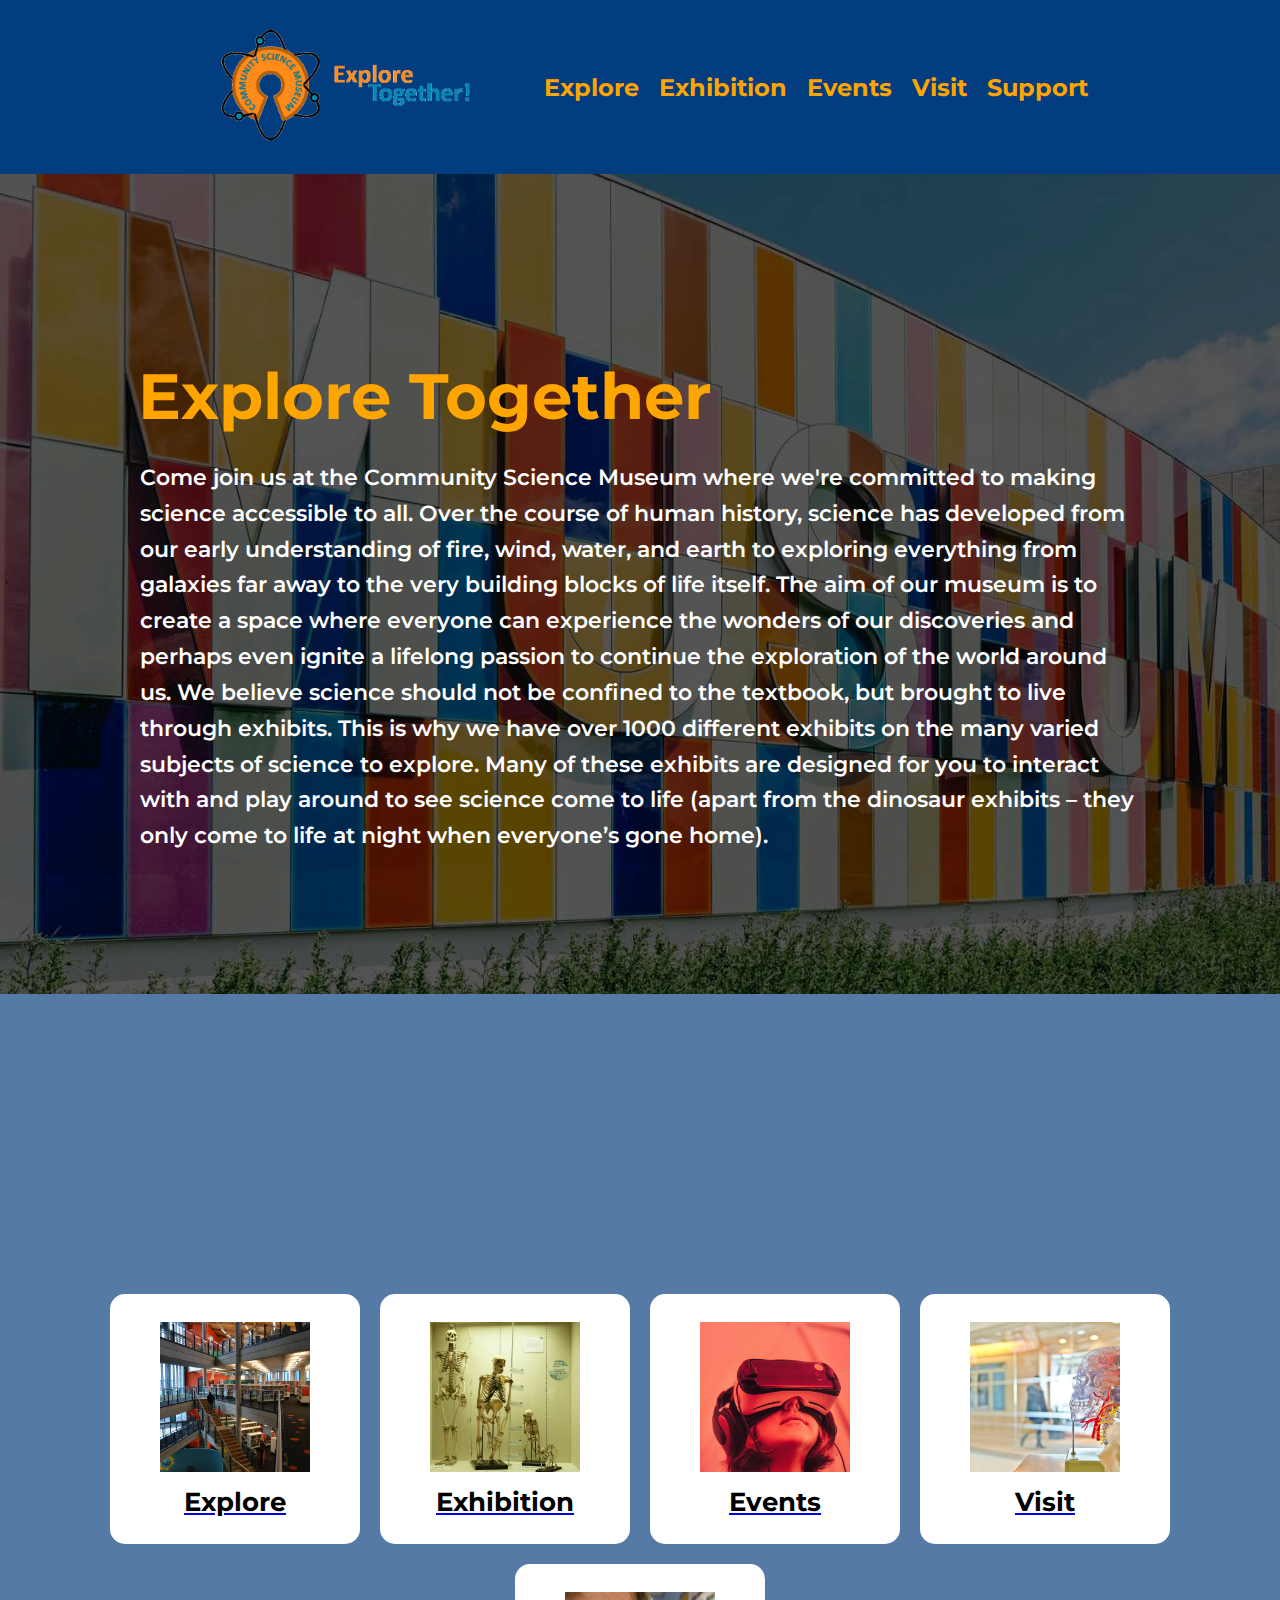
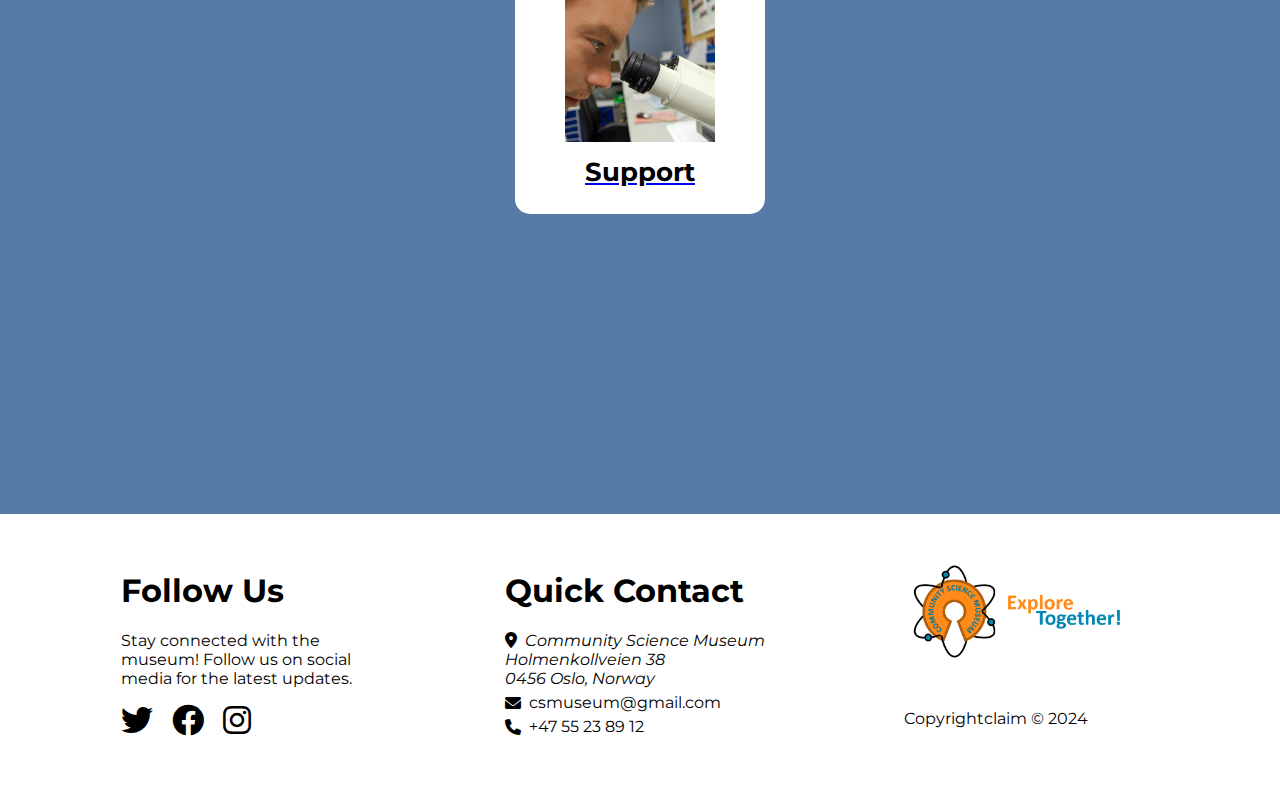
==== commit 09788902: "finalized site" ====
--- a/index.html
+++ b/index.html
@@ -3,8 +3,10 @@
 
 <head>
     <title>Community Science Museum</title>
+    <title>Homepage - Explore Together</title>
+    <title>Discover, Learn, and Inspire - Community Science Museum</title>
     <meta charset="UTF-8">
-    <meta name="description" content="Explore the wonders of science at the Community Science Museum. Discover interactive exhibits, events, and more.">
+    <meta name="description" content="Discover the Community Science Museum. Explore interactive exhibits, events, and more.">
     <meta name="keywords" content="Community Science Museum, Science, Exhibits, Events, Education">
     <meta name="viewport" content="width=device-width, initial-scale=1.0">
     <link rel="stylesheet" href="./css/index.css">
--- a/css/index.css
+++ b/css/index.css
@@ -88,7 +88,7 @@
   background-image: url('../assets/images/index_assets/indexheader.jpg'); 
   background-size: cover;
   background-position: center;
-  padding: 100px 20px;
+  padding: 140px 20px;
   text-align: center;
   color: white;
 }
@@ -100,7 +100,7 @@
   left: 0;
   width: 100%;
   height: 100%;
-  background-color: rgba(0, 0, 0, 0.5);
+  background-color: rgba(0, 0, 0, 0.65);
   z-index: 1;
 }
 
@@ -111,16 +111,18 @@
 
 .main-section h1 {
   color: orange;
-  font-size: 3rem;
-  margin-bottom: 20px;
+  font-size: 4rem;
+  margin-bottom: 25px;
+  left: -215px;
 }
 
 .main-section p {
-  font-size: 1.2rem;
+  font-size: 1.4rem;
   line-height: 1.6;
-  max-width: 800px;
+  max-width: 1000px;
   margin: 0 auto;
-  font-weight: 500;
+  font-weight: 600;
+  text-align: left;
 }
 
 .link-section {
@@ -129,7 +131,7 @@
   justify-content: center;
   align-items: center;
   flex-wrap: wrap;
-  padding: 150px 0; 
+  padding: 300px 20px; 
   gap: 20px; 
 }
 
@@ -158,7 +160,6 @@
   text-align: center;
   color: black;
   margin: 0;
-  text-decoration: none; 
 }
 
 .link-section .link-square:hover {
@@ -172,7 +173,7 @@
   justify-content: space-around; 
   align-items: flex-start; 
   padding: 20px 5%; 
-  background-color: gray; 
+  background-color: white; 
   flex-wrap: wrap; 
 }
 
